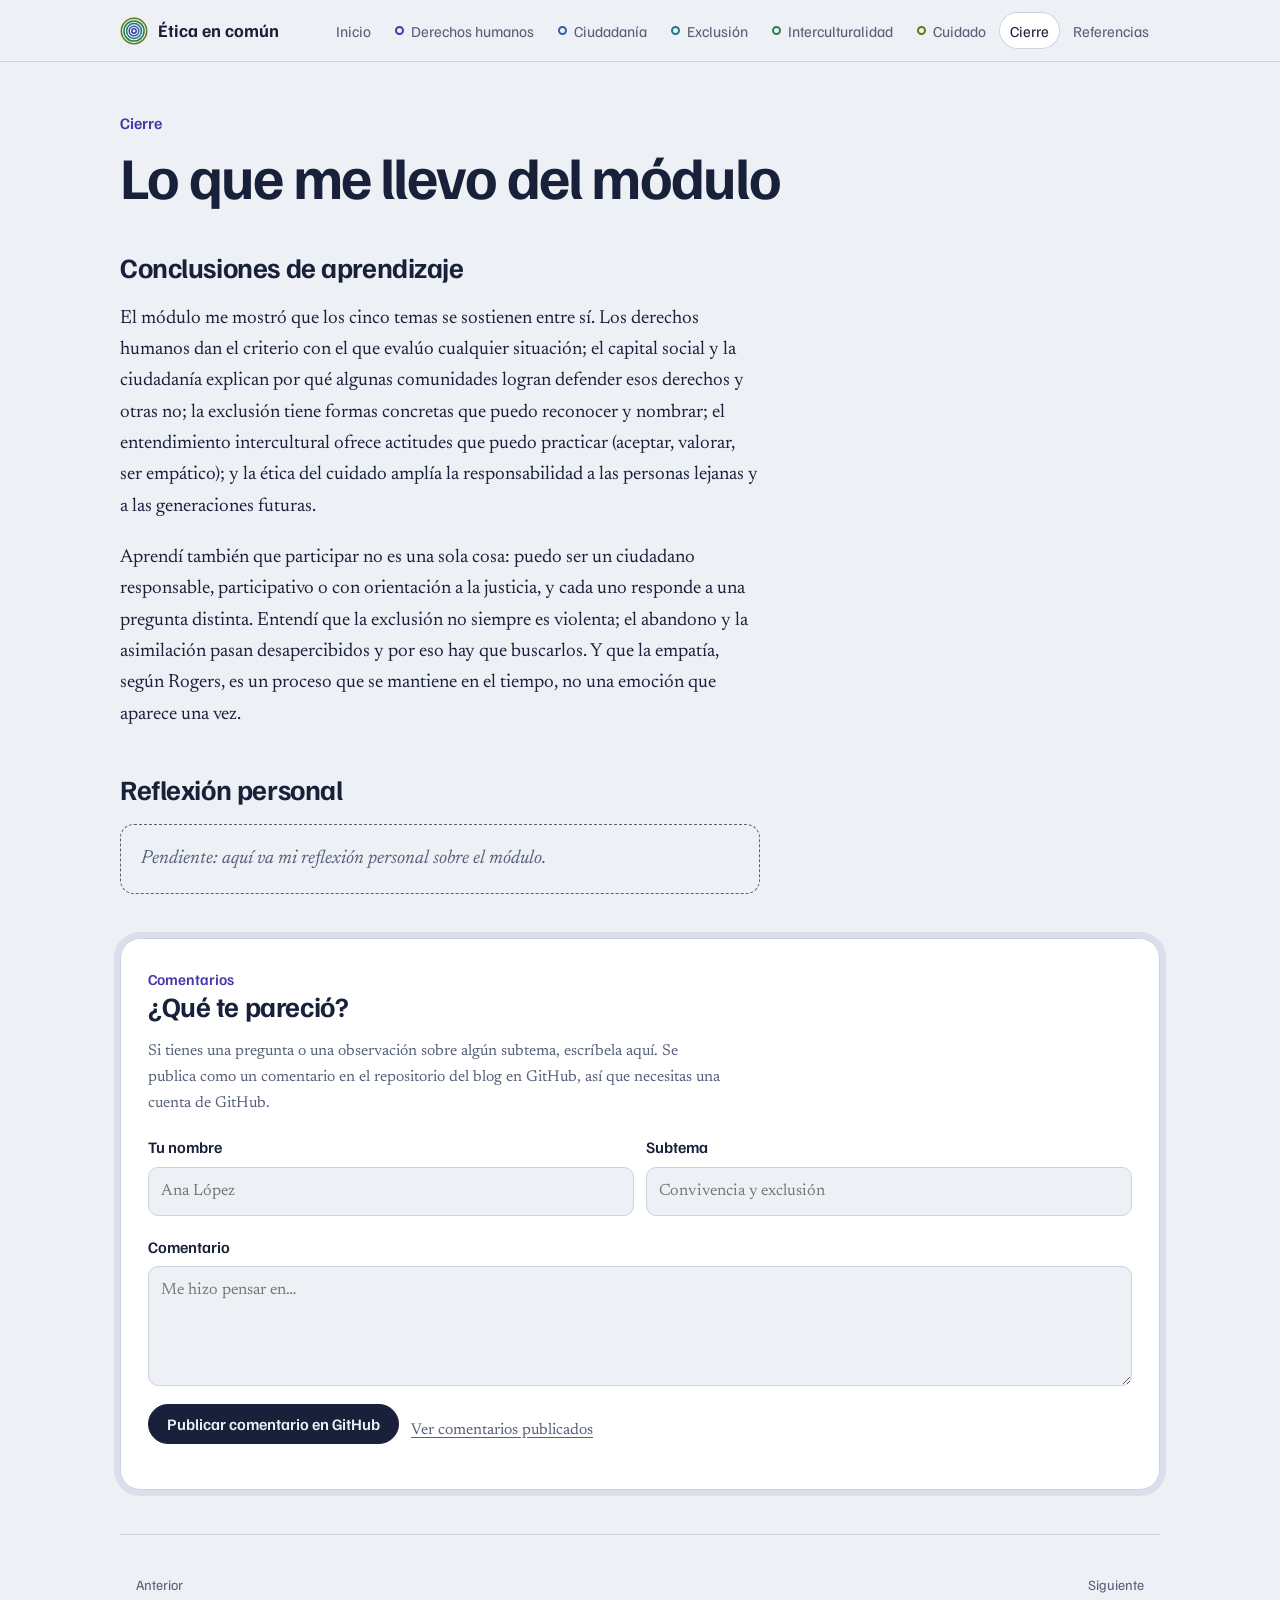
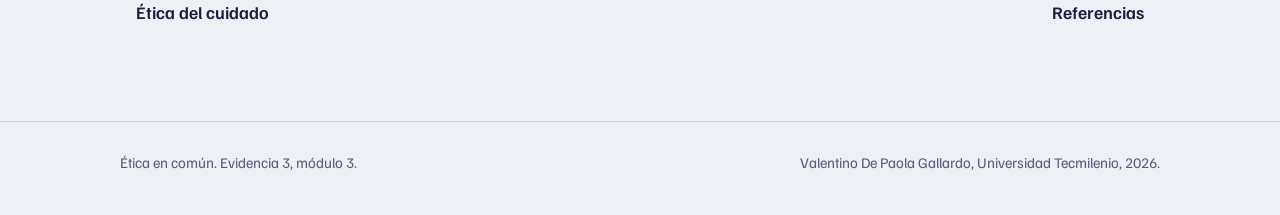
==== cierre.html @ c5044f4e "Publica el blog Ética en común (Evidencia 3) Co-Authored-By: Claude Opus 5.5 <noreply@anthropic.com>" ====
<!doctype html>
<html lang="es">
<head>
<meta charset="utf-8">
<meta name="viewport" content="width=device-width, initial-scale=1">
<title>Cierre | Ética en común</title>
<meta name="description" content="Cierre. Blog académico de ética, módulo 3.">
<meta name="color-scheme" content="light dark">
<link rel="icon" href="assets/favicon.svg" type="image/svg+xml">
<link rel="preconnect" href="https://fonts.googleapis.com">
<link rel="preconnect" href="https://fonts.gstatic.com" crossorigin>
<link rel="stylesheet" href="https://fonts.googleapis.com/css2?family=Familjen+Grotesk:wght@400;500;600;700&family=Newsreader:ital,opsz,wght@0,6..72,400;0,6..72,500;0,6..72,600;1,6..72,400&display=swap">
<link rel="stylesheet" href="assets/styles.css">
</head>
<body>
<a class="skip" href="#contenido">Saltar al contenido</a>
<header class="site-header">
  <div class="wrap">
    <a class="brand" href="index.html"><svg viewBox="0 0 64 64" aria-hidden="true"><circle cx="32" cy="32" r="5" fill="none" stroke="var(--r1)" stroke-width="3.5"/><circle cx="32" cy="32" r="11" fill="none" stroke="var(--r2)" stroke-width="3.5"/><circle cx="32" cy="32" r="17" fill="none" stroke="var(--r3)" stroke-width="3.5"/><circle cx="32" cy="32" r="23" fill="none" stroke="var(--r4)" stroke-width="3.5"/><circle cx="32" cy="32" r="29" fill="none" stroke="var(--r5)" stroke-width="3.5"/></svg>Ética en común</a>
    <nav class="site-nav" aria-label="Secciones">
        <a href="index.html">Inicio</a>
        <a href="derechos.html"><i style="--c: var(--r1)"></i>Derechos humanos</a>
        <a href="ciudadania.html"><i style="--c: var(--r2)"></i>Ciudadanía</a>
        <a href="exclusion.html"><i style="--c: var(--r3)"></i>Exclusión</a>
        <a href="intercultural.html"><i style="--c: var(--r4)"></i>Interculturalidad</a>
        <a href="cuidado.html"><i style="--c: var(--r5)"></i>Cuidado</a>
        <a href="cierre.html" aria-current="page">Cierre</a>
        <a href="referencias.html">Referencias</a>
    </nav>
  </div>
</header>
<main id="contenido" class="wrap">
<article class="page">
  <header class="page-head plain"><p class="kicker">Cierre</p><h1>Lo que me llevo del módulo</h1></header>

  <div class="prose read">
    <h2>Conclusiones de aprendizaje</h2>
    <p>El módulo me mostró que los cinco temas se sostienen entre sí. Los derechos humanos dan el criterio con el que evalúo cualquier situación; el capital social y la ciudadanía explican por qué algunas comunidades logran defender esos derechos y otras no; la exclusión tiene formas concretas que puedo reconocer y nombrar; el entendimiento intercultural ofrece actitudes que puedo practicar (aceptar, valorar, ser empático); y la ética del cuidado amplía la responsabilidad a las personas lejanas y a las generaciones futuras.</p>
    <p>Aprendí también que participar no es una sola cosa: puedo ser un ciudadano responsable, participativo o con orientación a la justicia, y cada uno responde a una pregunta distinta. Entendí que la exclusión no siempre es violenta; el abandono y la asimilación pasan desapercibidos y por eso hay que buscarlos. Y que la empatía, según Rogers, es un proceso que se mantiene en el tiempo, no una emoción que aparece una vez.</p>
  </div>

  <div class="prose read">
    <h2>Reflexión personal</h2>
    <p class="pending">Pendiente: aquí va mi reflexión personal sobre el módulo.</p>
  </div>

  <div class="activity" id="comentarios">
    <div class="activity-head"><div><p class="eyebrow">Comentarios</p><h2>¿Qué te pareció?</h2></div></div>
    <p class="note read">Si tienes una pregunta o una observación sobre algún subtema, escríbela aquí. Se publica como un comentario en el repositorio del blog en GitHub, así que necesitas una cuenta de GitHub.</p>
    <form id="comment-form" class="block" novalidate>
      <div class="row">
        <div class="field"><label for="c-name">Tu nombre</label><input type="text" id="c-name" autocomplete="name" placeholder="Ana López"></div>
        <div class="field"><label for="c-topic">Subtema</label><input type="text" id="c-topic" placeholder="Convivencia y exclusión"></div>
      </div>
      <div class="field"><label for="c-text">Comentario</label><textarea id="c-text" placeholder="Me hizo pensar en…"></textarea></div>
      <div class="row"><button class="btn" type="submit">Publicar comentario en GitHub</button><a class="note" href="https://github.com/valentinodepaola/etica-en-comun/issues" target="_blank" rel="noopener">Ver comentarios publicados</a></div>
      <p class="note" id="c-msg" aria-live="polite"></p>
    </form>
  </div>

  <nav class="pager" aria-label="Paginación"><a class="prev" href="cuidado.html"><small>Anterior</small>Ética del cuidado</a><a class="next" href="referencias.html"><small>Siguiente</small>Referencias</a></nav>
</article>
</main>
<footer class="site-footer">
  <div class="wrap"><span>Ética en común. Evidencia 3, módulo 3.</span><span>Valentino De Paola Gallardo, Universidad Tecmilenio, 2026.</span></div>
</footer>
<script src="assets/app.js" defer></script>
</body>
</html>
---- assets/styles.css ----
/*
  Ética en común
  Concepto: círculos de responsabilidad. Cada tema es un anillo que se abre
  desde la persona (derechos, tema 11) hasta el planeta (cuidado, tema 15).
  El color de cada anillo avanza del índigo al verde y marca su página.
*/
:root {
  --paper: #EDF0F5;
  --surface: #FFFFFF;
  --ink: #18203A;
  --muted: #576079;
  --line: #CBD2E0;
  --link: #2D4FA6;

  --r1: #4338A8; /* 11 derechos: la persona */
  --r2: #2D5FA6; /* 12 ciudadanía */
  --r3: #1D7A86; /* 13 exclusión y convivencia */
  --r4: #2F7F4C; /* 14 interculturalidad */
  --r5: #5F7A12; /* 15 cuidado: el planeta */
  --on-ring: #FFFFFF;

  --ok: #1E7A43; --ok-bg: #E1F1E7;
  --bad: #A8392D; --bad-bg: #F8E3DF;
  --hl: #FCE89A; --hl-ink: #18203A;

  --tema: var(--r1);

  --sans: "Familjen Grotesk", "Avenir Next", "Segoe UI", system-ui, sans-serif;
  --serif: "Newsreader", "Iowan Old Style", Georgia, serif;

  --measure: 64ch;
  --radius: 14px;
}
@media (prefers-color-scheme: dark) {
  :root {
    --paper: #10131D; --surface: #171B28; --ink: #E2E6F0; --muted: #9AA2B8;
    --line: #2A3046; --link: #8FB0F5;
    --r1: #8C84EE; --r2: #6E9EE6; --r3: #4DBDC6; --r4: #6EC48A; --r5: #B2CC57;
    --on-ring: #10131D;
    --ok: #7FD69C; --ok-bg: #16301F; --bad: #F2998B; --bad-bg: #3A1C18;
    --hl: #5C4F14; --hl-ink: #F7EFC8;
    color-scheme: dark;
  }
}

*, *::before, *::after { box-sizing: border-box; }
html { -webkit-text-size-adjust: 100%; scroll-padding-top: 120px; }
body {
  margin: 0; background: var(--paper); color: var(--ink);
  font-family: var(--serif); font-size: 1.1875rem; line-height: 1.65;
  font-optical-sizing: auto;
}
body[data-tema="11"] { --tema: var(--r1); }
body[data-tema="12"] { --tema: var(--r2); }
body[data-tema="13"] { --tema: var(--r3); }
body[data-tema="14"] { --tema: var(--r4); }
body[data-tema="15"] { --tema: var(--r5); }

img, svg { max-width: 100%; }
a { color: var(--link); text-underline-offset: 3px; text-decoration-thickness: 1px; }
a:hover { text-decoration-thickness: 2px; }
:focus-visible { outline: 3px solid var(--tema); outline-offset: 3px; border-radius: 4px; }
h1, h2, h3 { font-family: var(--sans); line-height: 1.08; margin: 0; text-wrap: balance; letter-spacing: -0.015em; }
p { margin: 0; }
mark { background: var(--hl); color: var(--hl-ink); padding: 0 .12em; border-radius: 2px; }
.skip { position: absolute; left: -9999px; }
.skip:focus { left: 16px; top: 12px; z-index: 20; background: var(--surface); padding: 8px 12px; }

.wrap {
  max-width: 1080px; margin: 0 auto;
  padding-left: max(20px, env(safe-area-inset-left, 0px));
  padding-right: max(20px, env(safe-area-inset-right, 0px));
}
.read { max-width: var(--measure); }

/* ---------- Header ---------- */
.site-header { position: sticky; top: 0; z-index: 10; background: color-mix(in srgb, var(--paper) 92%, transparent); backdrop-filter: blur(8px); border-bottom: 1px solid var(--line); }
.site-header .wrap { display: flex; align-items: center; gap: 24px; padding-block: 12px; }
.brand { display: flex; align-items: center; gap: 10px; font-family: var(--sans); font-weight: 700; font-size: 1.1rem; color: var(--ink); text-decoration: none; flex: 0 0 auto; }
.brand svg { width: 28px; height: 28px; }
.site-nav { display: flex; gap: 2px; overflow-x: auto; scrollbar-width: none; margin-left: auto; }
.site-nav::-webkit-scrollbar { display: none; }
.site-nav a { flex: 0 0 auto; display: flex; align-items: center; gap: 7px; font-family: var(--sans); font-size: .95rem; color: var(--muted); text-decoration: none; padding: 6px 11px; border-radius: 999px; }
.site-nav a i { width: 9px; height: 9px; border-radius: 50%; border: 2px solid var(--c); }
.site-nav a:hover { color: var(--ink); background: var(--surface); }
.site-nav a[aria-current="page"] { color: var(--ink); background: var(--surface); box-shadow: inset 0 0 0 1px var(--line); }
.site-nav a[aria-current="page"] i { background: var(--c); }
@media (max-width: 860px) {
  .site-header .wrap { flex-direction: column; align-items: stretch; gap: 8px; padding-block: 10px 8px; }
  .site-nav { margin-left: -6px; }
}

main { padding-block: 48px 80px; }
.page { display: grid; gap: 44px; }

/* ---------- Home ---------- */
.home-hero { display: grid; grid-template-columns: minmax(0, 1.05fr) minmax(0, 1fr); gap: 40px; align-items: center; }
.home-hero h1 { font-size: clamp(2.8rem, 7vw, 5.2rem); font-weight: 700; letter-spacing: -0.035em; line-height: .96; }
.home-hero .lede { font-size: 1.3rem; color: var(--muted); margin-top: 22px; max-width: 34ch; }
.byline { font-family: var(--sans); font-size: .95rem; color: var(--muted); margin-top: 22px; }
.byline strong { color: var(--ink); font-weight: 600; }
.rings { width: 100%; aspect-ratio: 1; max-width: 520px; justify-self: center; }
.rings a { cursor: pointer; }
.rings .band { fill: none; stroke-width: 38; transition: stroke-width .2s ease; }
.rings a:hover .band, .rings a:focus-visible .band { stroke-width: 44; }
.rings .core { transition: r .2s ease; }
.rings text { font-family: var(--sans); font-size: 15px; font-weight: 600; fill: var(--on-ring); pointer-events: none; }
.rings a:focus-visible { outline: none; }
.rings .draw { stroke-dasharray: var(--len); stroke-dashoffset: var(--len); animation: draw 1.1s cubic-bezier(.6,0,.2,1) forwards; animation-delay: var(--d); }
.rings .fade { opacity: 0; animation: fade .5s ease forwards; animation-delay: var(--d); }
@keyframes draw { to { stroke-dashoffset: 0; } }
@keyframes fade { to { opacity: 1; } }
@media (max-width: 760px) { .home-hero { grid-template-columns: 1fr; } .home-hero .lede { max-width: none; } .rings { max-width: 380px; } }

.route { list-style: none; margin: 0; padding: 0; display: grid; }
.route li + li { border-top: 1px solid var(--line); }
.route a { display: grid; grid-template-columns: 52px minmax(0, 1fr) auto; gap: 18px; align-items: center; padding: 18px 6px; color: var(--ink); text-decoration: none; }
.route a:hover h3 { color: var(--c); }
.route svg { width: 44px; height: 44px; }
.route h3 { font-size: 1.3rem; font-weight: 600; transition: color .15s ease; }
.route p { color: var(--muted); font-size: 1.02rem; margin-top: 4px; }
.route .tema { font-family: var(--sans); font-size: .85rem; color: var(--muted); }
.route .act { font-family: var(--sans); font-size: .9rem; color: var(--c); white-space: nowrap; }
@media (max-width: 600px) { .route a { grid-template-columns: 40px minmax(0,1fr); } .route .act { grid-column: 2; } .route svg { width: 36px; height: 36px; } }

/* ---------- Article head ---------- */
.page-head { display: grid; grid-template-columns: auto minmax(0, 1fr); gap: 8px 24px; align-items: start; }
.page-head .mini { width: 76px; height: 76px; grid-row: span 3; margin-top: 6px; }
.page-head .kicker { font-family: var(--sans); font-size: 1rem; color: var(--tema); font-weight: 600; }
.page-head h1 { font-size: clamp(2.2rem, 5.2vw, 3.7rem); font-weight: 700; letter-spacing: -0.03em; }
.page-head .lede { font-size: 1.28rem; color: var(--muted); max-width: 46ch; margin-top: 6px; }
.page-head.plain { grid-template-columns: 1fr; }
@media (max-width: 560px) { .page-head { grid-template-columns: 1fr; } .page-head .mini { width: 56px; height: 56px; grid-row: auto; } }

.prose { display: grid; gap: 1.05em; }
.prose strong { font-weight: 600; }
h2 { font-size: 1.75rem; font-weight: 700; }
h3 { font-size: 1.2rem; font-weight: 600; }
.block { display: grid; gap: 18px; }
.note { font-size: .98rem; color: var(--muted); }

/* Eyebrow, kept small and in sentence case */
.eyebrow { font-family: var(--sans); font-size: .95rem; font-weight: 600; color: var(--tema); }

/* ---------- Concept blocks ---------- */
.types3 { display: grid; grid-template-columns: repeat(3, minmax(0, 1fr)); gap: 28px; }
.types3 div { display: grid; gap: 6px; align-content: start; padding-top: 14px; border-top: 2px solid var(--tema); }
.types3 b { font-family: var(--sans); font-size: 1.15rem; font-weight: 600; }
.types3 span { color: var(--muted); font-size: 1.02rem; }
.types3 em { font-size: 1.02rem; }
@media (max-width: 720px) { .types3 { grid-template-columns: 1fr; gap: 18px; } }

.forms4 { display: grid; grid-template-columns: repeat(4, minmax(0, 1fr)); gap: 12px; }
.forms4 div { display: grid; gap: 6px; align-content: start; padding: 18px; background: var(--surface); border-radius: var(--radius); }
.forms4 b { font-family: var(--sans); font-size: 1.15rem; font-weight: 600; color: var(--tema); }
.forms4 span { font-size: 1rem; color: var(--muted); line-height: 1.45; }
@media (max-width: 820px) { .forms4 { grid-template-columns: repeat(2, minmax(0, 1fr)); } }
@media (max-width: 420px) { .forms4 { grid-template-columns: 1fr; } }

.stages { display: grid; grid-template-columns: repeat(6, minmax(0, 1fr)); gap: 6px; position: relative; }
.stages div { font-family: var(--sans); font-size: .98rem; font-weight: 600; padding: 12px 10px; border-radius: 10px; background: var(--surface); border: 1px solid var(--line); text-align: center; }
.stages div small { display: block; font-weight: 400; font-size: .8rem; color: var(--muted); }
.stages div.rel { border-color: var(--tema); color: var(--tema); }
.stages div.rel small { color: var(--tema); }
@media (max-width: 720px) { .stages { grid-template-columns: repeat(3, minmax(0, 1fr)); } }

.phases { list-style: none; margin: 0; padding: 0; display: grid; grid-template-columns: repeat(4, minmax(0, 1fr)); gap: 12px; counter-reset: ph; }
.phases li { counter-increment: ph; display: grid; gap: 4px; align-content: start; padding: 16px; border-radius: var(--radius); background: var(--surface); }
.phases li::before { content: counter(ph); font-family: var(--sans); font-weight: 700; font-size: 1.6rem; color: var(--tema); line-height: 1; }
.phases b { font-family: var(--sans); font-size: 1.08rem; font-weight: 600; }
.phases span { font-size: .98rem; color: var(--muted); }
@media (max-width: 820px) { .phases { grid-template-columns: repeat(2, minmax(0, 1fr)); } }

.stat { display: grid; grid-template-columns: auto minmax(0, 1fr); gap: 4px 24px; align-items: center; }
.stat .num { font-family: var(--sans); font-weight: 700; font-size: clamp(3.4rem, 10vw, 5.4rem); letter-spacing: -0.04em; line-height: .9; color: var(--tema); font-variant-numeric: tabular-nums; }
.stat p { font-size: 1.1rem; }
.stat cite { grid-column: 1 / -1; font-style: normal; font-family: var(--sans); font-size: .88rem; color: var(--muted); }
@media (max-width: 520px) { .stat { grid-template-columns: 1fr; } }

/* ---------- Resources ---------- */
.res { display: grid; grid-template-columns: repeat(3, minmax(0, 1fr)); gap: 14px; }
.res a { display: grid; gap: 6px; align-content: start; padding: 18px; background: var(--surface); border-radius: var(--radius); color: var(--ink); text-decoration: none; border: 1px solid transparent; transition: border-color .15s ease; }
.res a:hover { border-color: var(--tema); }
.res .kind { font-family: var(--sans); font-size: .88rem; color: var(--tema); font-weight: 600; }
.res strong { font-family: var(--sans); font-size: 1.08rem; font-weight: 600; line-height: 1.25; }
.res .d { font-size: .98rem; color: var(--muted); line-height: 1.45; }
@media (max-width: 820px) { .res { grid-template-columns: 1fr; } }

/* ---------- Activities ---------- */
.activity { display: grid; gap: 18px; padding: 28px; border-radius: 20px; background: var(--surface); box-shadow: inset 0 0 0 1px var(--line), 0 0 0 6px color-mix(in srgb, var(--tema) 10%, transparent); }
@media (max-width: 560px) { .activity { padding: 20px; } }
.activity-head { display: flex; flex-wrap: wrap; justify-content: space-between; align-items: end; gap: 8px 20px; }
.status { font-family: var(--sans); font-size: .95rem; color: var(--muted); font-variant-numeric: tabular-nums; }
.btn { font-family: var(--sans); font-size: 1rem; font-weight: 600; padding: 9px 18px; border-radius: 999px; border: 1.5px solid var(--ink); background: var(--ink); color: var(--paper); cursor: pointer; text-decoration: none; display: inline-block; }
.btn.ghost { background: transparent; color: var(--ink); }
.btn:hover { opacity: .85; }
.row { display: flex; flex-wrap: wrap; gap: 12px; align-items: end; }
.row .field { flex: 1 1 220px; }

/* Memorama */
.memo { display: grid; grid-template-columns: repeat(4, minmax(0, 1fr)); gap: 10px; }
@media (max-width: 700px) { .memo { grid-template-columns: repeat(3, minmax(0, 1fr)); } }
@media (max-width: 440px) { .memo { grid-template-columns: repeat(2, minmax(0, 1fr)); } }
.card { min-height: 140px; padding: 12px; border-radius: 12px; border: 1px solid var(--line); background: var(--paper); color: var(--ink); font: inherit; text-align: left; cursor: pointer; display: flex; flex-direction: column; transition: transform .25s ease, background-color .2s ease, border-color .2s ease; }
.card .back { flex: 1; display: grid; place-items: center; border-radius: 8px; background:
  radial-gradient(circle at center, transparent 0 12px, var(--line) 12px 14px, transparent 14px 22px, var(--line) 22px 24px, transparent 24px 32px, var(--line) 32px 34px, transparent 34px); }
.card .back { font-family: var(--sans); font-size: .8rem; font-weight: 600; color: var(--muted); }
.card .face { display: none; flex-direction: column; gap: 6px; }
.card.up .back, .card.done .back { display: none; }
.card.up .face, .card.done .face { display: flex; }
.card.up { background: var(--surface); border-color: var(--ink); transform: rotateY(0) scale(1.02); }
.card.done { background: var(--ok-bg); border-color: var(--ok); cursor: default; }
.card.miss { background: var(--bad-bg); border-color: var(--bad); }
.card .tag { font-family: var(--sans); font-size: .8rem; color: var(--muted); }
.card .txt { font-size: .95rem; line-height: 1.35; }
.card .art { font-family: var(--sans); font-weight: 700; font-size: 1.7rem; line-height: 1; color: var(--tema); }
.card.done .art { color: var(--ok); }

/* Quizzes */
.q { display: grid; gap: 10px; padding-block: 16px; border-top: 1px solid var(--line); }
.q:first-child { border-top: 0; padding-top: 0; }
.q-title { font-weight: 500; }
.q-num { font-family: var(--sans); font-size: .9rem; color: var(--muted); margin-right: 10px; font-variant-numeric: tabular-nums; }
.opts { display: flex; flex-wrap: wrap; gap: 8px; }
.opts.stack { display: grid; }
.opt { font-family: var(--sans); font-size: 1rem; line-height: 1.35; text-align: left; padding: 9px 14px; border-radius: 10px; border: 1px solid var(--line); background: var(--paper); color: var(--ink); cursor: pointer; }
.opt:hover:not([disabled]) { border-color: var(--ink); }
.opt[aria-pressed="true"] { background: var(--tema); border-color: var(--tema); color: var(--on-ring); }
.opt.right { background: var(--ok-bg); border-color: var(--ok); color: var(--ink); }
.opt.wrong { background: var(--bad-bg); border-color: var(--bad); color: var(--ink); }
.opt[disabled] { cursor: default; }
.fb { font-size: 1rem; color: var(--muted); }
.fb.ok { color: var(--ok); } .fb.no { color: var(--bad); }
.result { display: grid; gap: 10px; padding: 20px; border-radius: var(--radius); background: var(--paper); }
.result h3 { font-size: 1.5rem; color: var(--tema); }
.bars { display: grid; gap: 8px; font-family: var(--sans); font-size: .92rem; }
.bar { display: grid; grid-template-columns: 11rem minmax(0, 1fr) 1.5rem; gap: 12px; align-items: center; }
.bar span:nth-child(2) { height: 10px; border-radius: 5px; background: var(--line); overflow: hidden; }
.bar i { display: block; height: 100%; background: var(--tema); border-radius: 5px; transition: width .4s ease; }
.bar b { text-align: right; font-variant-numeric: tabular-nums; }
@media (max-width: 460px) { .bar { grid-template-columns: 8rem minmax(0, 1fr) 1.2rem; } }

/* Forms */
label { font-family: var(--sans); font-weight: 600; font-size: 1rem; }
.field { display: grid; gap: 6px; }
textarea, input[type="text"], input[type="number"] { font: inherit; font-size: 1.02rem; color: var(--ink); background: var(--paper); border: 1px solid var(--line); border-radius: 10px; padding: 10px 12px; width: 100%; }
textarea { min-height: 120px; resize: vertical; }
.pledge { display: grid; gap: 8px; padding: 22px; border-radius: var(--radius); border: 1.5px dashed var(--tema); }
.pledge .big { font-family: var(--sans); font-weight: 700; font-size: 2.6rem; line-height: 1; color: var(--tema); font-variant-numeric: tabular-nums; }

/* Example */
.example { display: grid; gap: 12px; padding-left: 22px; border-left: 3px solid var(--tema); }

.pending { padding: 18px 20px; border-radius: var(--radius); border: 1.5px dashed var(--muted); color: var(--muted); font-style: italic; }

/* Pager */
.pager { display: grid; grid-template-columns: 1fr 1fr; gap: 14px; padding-top: 24px; border-top: 1px solid var(--line); }
.pager a { display: grid; gap: 2px; font-family: var(--sans); font-size: 1.1rem; font-weight: 600; color: var(--ink); text-decoration: none; padding: 14px 16px; border-radius: var(--radius); }
.pager a:hover { background: var(--surface); }
.pager a small { font-weight: 400; font-size: .88rem; color: var(--muted); }
.pager .next { text-align: right; grid-column: 2; }
@media (max-width: 520px) { .pager { grid-template-columns: 1fr; } .pager .next { grid-column: 1; } }

/* References */
.refs { display: grid; gap: 14px; font-size: 1.02rem; line-height: 1.55; }
.refs p { padding-left: 2em; text-indent: -2em; overflow-wrap: anywhere; }

.site-footer { border-top: 1px solid var(--line); padding-block: 28px 40px; font-family: var(--sans); font-size: .92rem; color: var(--muted); }
.site-footer .wrap { display: flex; flex-wrap: wrap; justify-content: space-between; gap: 8px 24px; }

@media (prefers-reduced-motion: reduce) {
  *, *::before, *::after { animation: none !important; transition: none !important; }
  .rings .draw { stroke-dashoffset: 0; }
  .rings .fade { opacity: 1; }
}
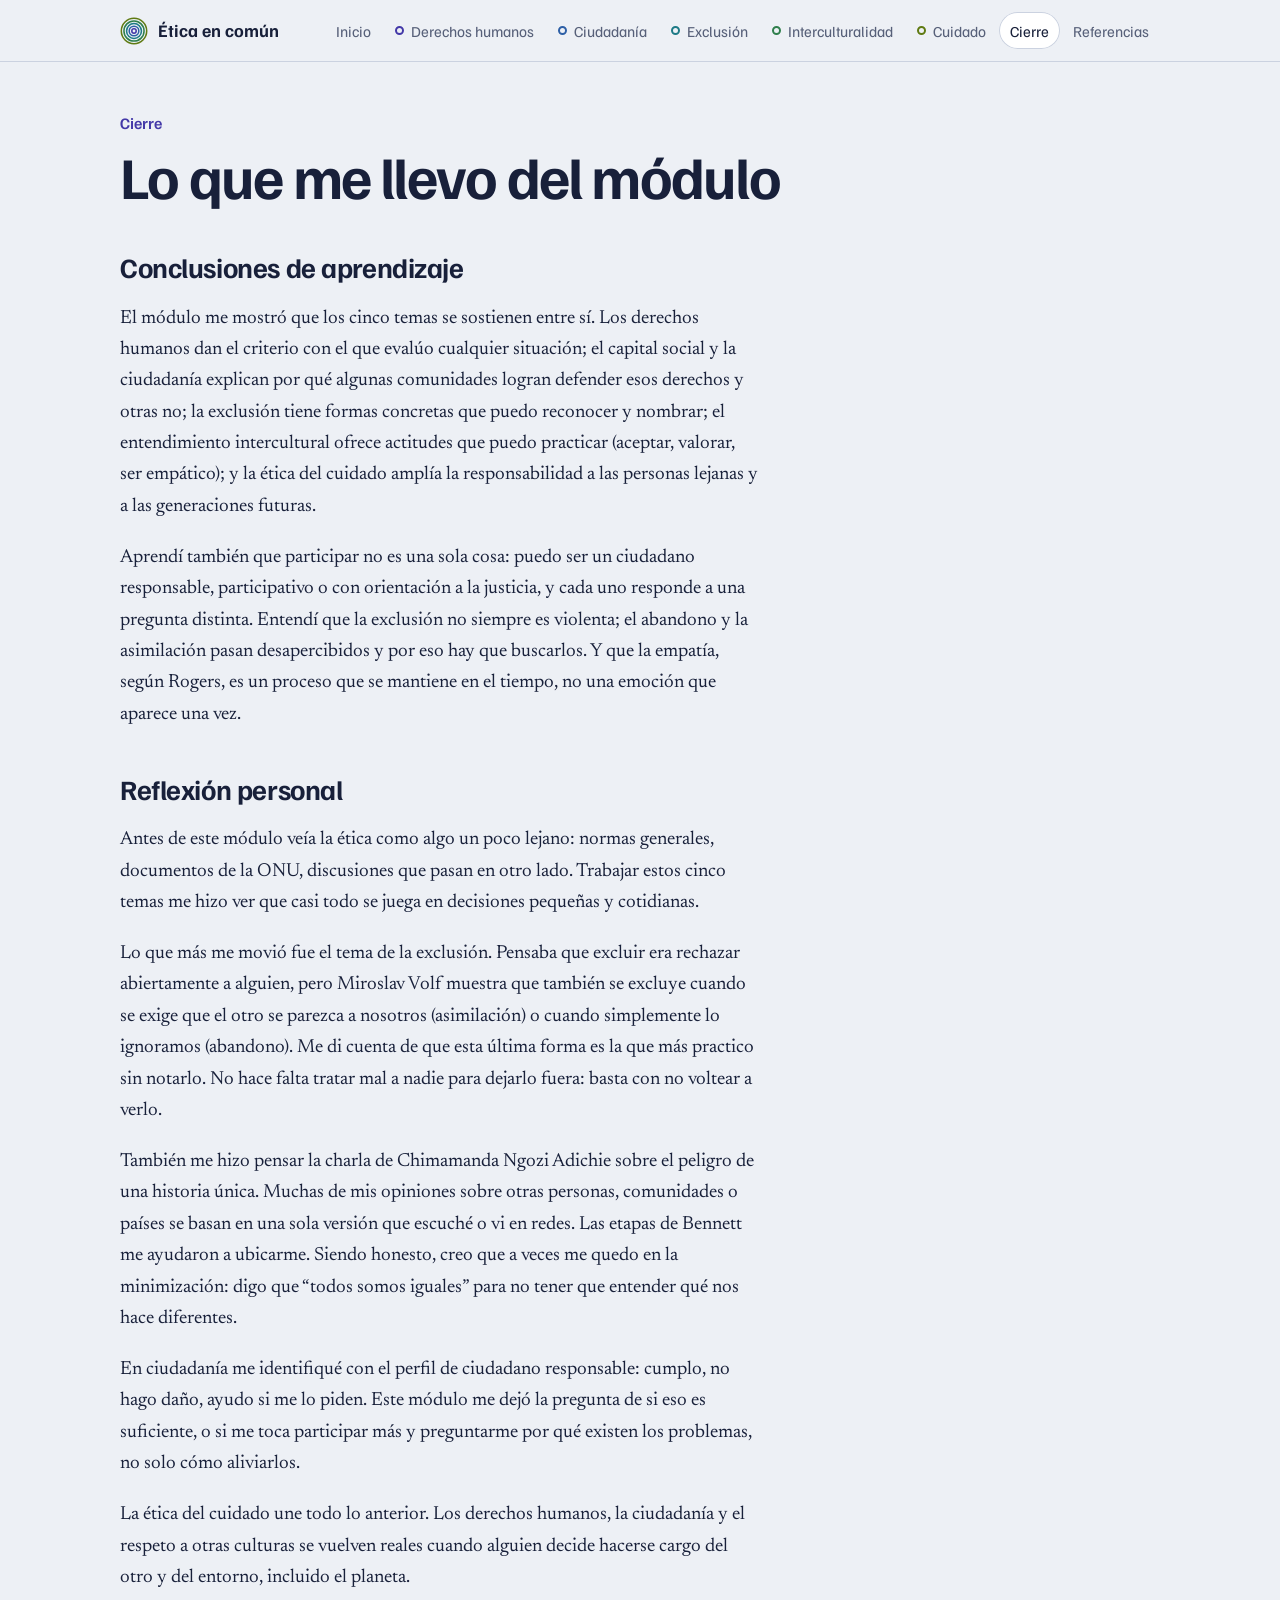
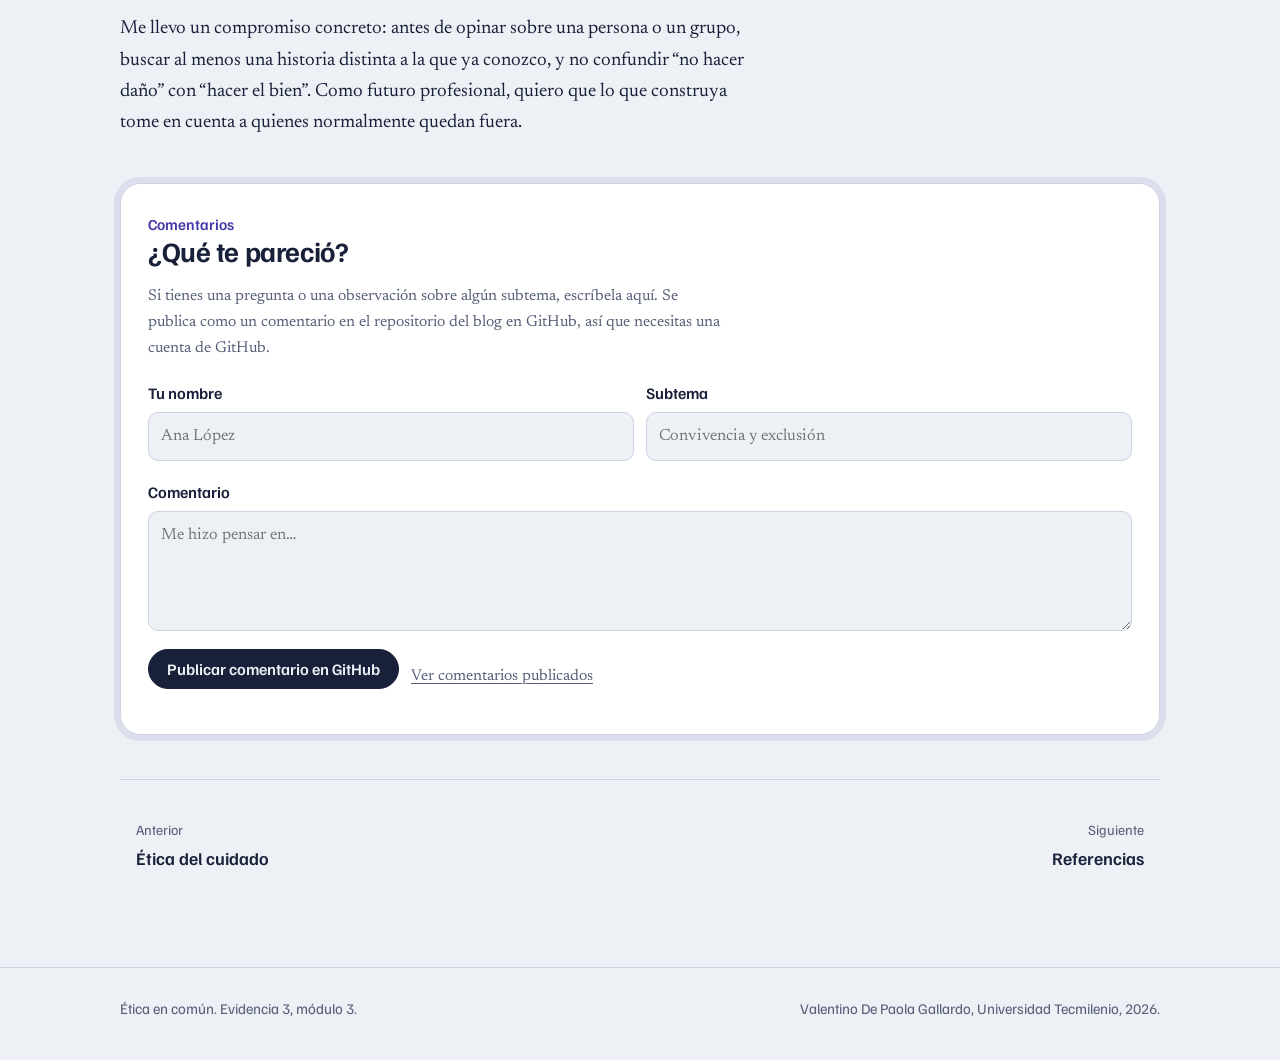
==== commit 842349f7: "Agrega la reflexión personal al cierre Co-Authored-By: Claude Opus 5.5 <noreply@anthropic.com>" ====
--- a/cierre.html
+++ b/cierre.html
@@ -41,7 +41,12 @@
 
   <div class="prose read">
     <h2>Reflexión personal</h2>
-    <p class="pending">Pendiente: aquí va mi reflexión personal sobre el módulo.</p>
+    <p>Antes de este módulo veía la ética como algo un poco lejano: normas generales, documentos de la ONU, discusiones que pasan en otro lado. Trabajar estos cinco temas me hizo ver que casi todo se juega en decisiones pequeñas y cotidianas.</p>
+    <p>Lo que más me movió fue el tema de la exclusión. Pensaba que excluir era rechazar abiertamente a alguien, pero Miroslav Volf muestra que también se excluye cuando se exige que el otro se parezca a nosotros (asimilación) o cuando simplemente lo ignoramos (abandono). Me di cuenta de que esta última forma es la que más practico sin notarlo. No hace falta tratar mal a nadie para dejarlo fuera: basta con no voltear a verlo.</p>
+    <p>También me hizo pensar la charla de Chimamanda Ngozi Adichie sobre el peligro de una historia única. Muchas de mis opiniones sobre otras personas, comunidades o países se basan en una sola versión que escuché o vi en redes. Las etapas de Bennett me ayudaron a ubicarme. Siendo honesto, creo que a veces me quedo en la minimización: digo que “todos somos iguales” para no tener que entender qué nos hace diferentes.</p>
+    <p>En ciudadanía me identifiqué con el perfil de ciudadano responsable: cumplo, no hago daño, ayudo si me lo piden. Este módulo me dejó la pregunta de si eso es suficiente, o si me toca participar más y preguntarme por qué existen los problemas, no solo cómo aliviarlos.</p>
+    <p>La ética del cuidado une todo lo anterior. Los derechos humanos, la ciudadanía y el respeto a otras culturas se vuelven reales cuando alguien decide hacerse cargo del otro y del entorno, incluido el planeta.</p>
+    <p>Me llevo un compromiso concreto: antes de opinar sobre una persona o un grupo, buscar al menos una historia distinta a la que ya conozco, y no confundir “no hacer daño” con “hacer el bien”. Como futuro profesional, quiero que lo que construya tome en cuenta a quienes normalmente quedan fuera.</p>
   </div>
 
   <div class="activity" id="comentarios">
